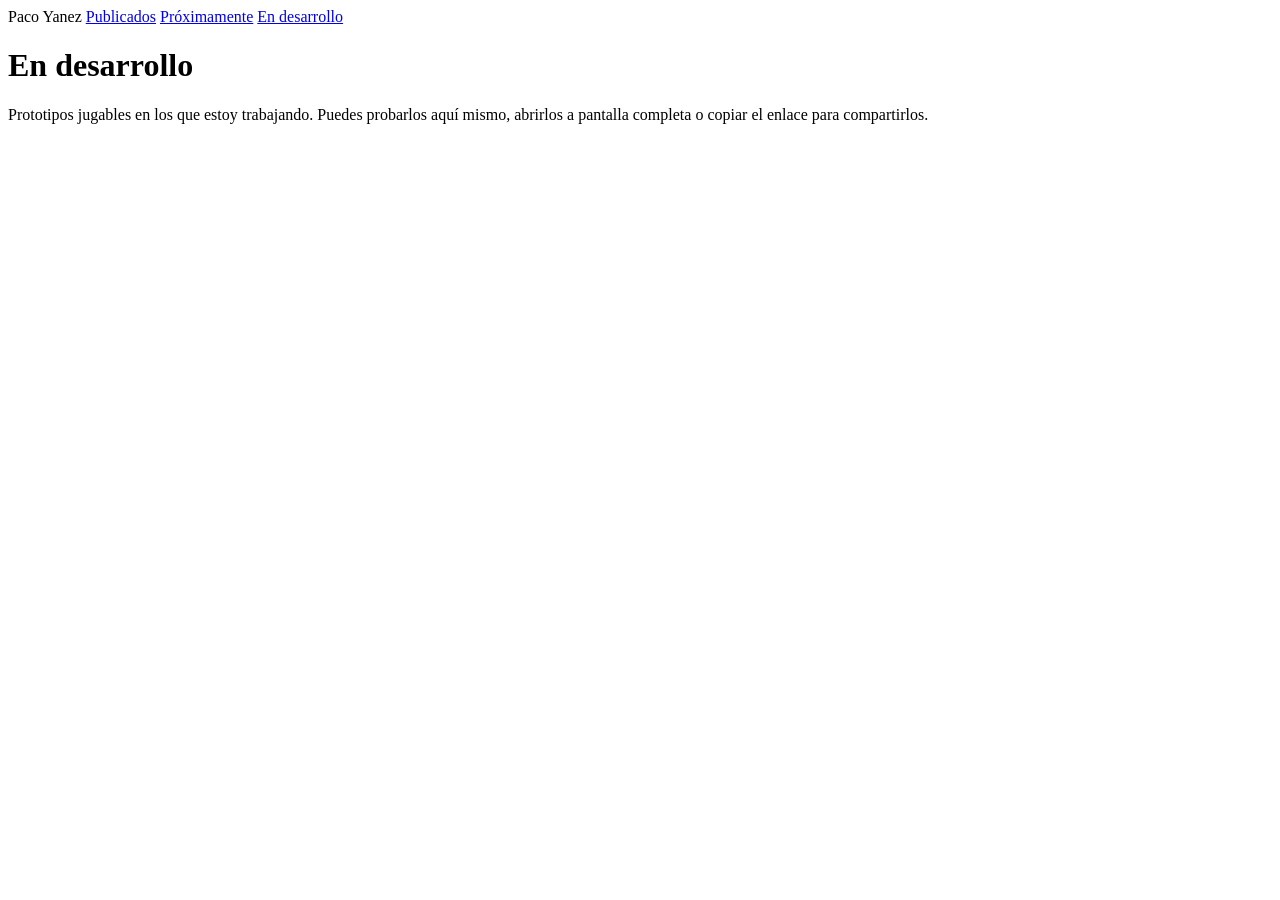
==== desarrollo.html @ ef978bc7 "Add files via upload" ====
<!DOCTYPE html>
<html lang="es">
<head>
<meta charset="utf-8">
<meta name="viewport" content="width=device-width, initial-scale=1">
<title>Paco Yanez — En desarrollo</title>
<meta name="description" content="Prototipos jugables en desarrollo de Paco Yanez.">
<link rel="stylesheet" href="assets/styles.css">
</head>
<body>
<nav class="py-nav">
  <span class="brand">Paco Yanez</span>
  <a href="index.html">Publicados</a>
  <a href="proximamente.html">Próximamente</a>
  <a href="desarrollo.html" class="active">En desarrollo</a>
</nav>
<main class="py-wrap">
  <h1>En desarrollo</h1>
  <p class="py-lead">Prototipos jugables en los que estoy trabajando. Puedes probarlos aquí mismo, abrirlos a pantalla completa o copiar el enlace para compartirlos.</p>
  <div id="app"></div>
</main>
<script src="assets/data.js"></script>
<script src="assets/dev.js"></script>
<script>initDev({mount:"#app"});</script>
</body>
</html>
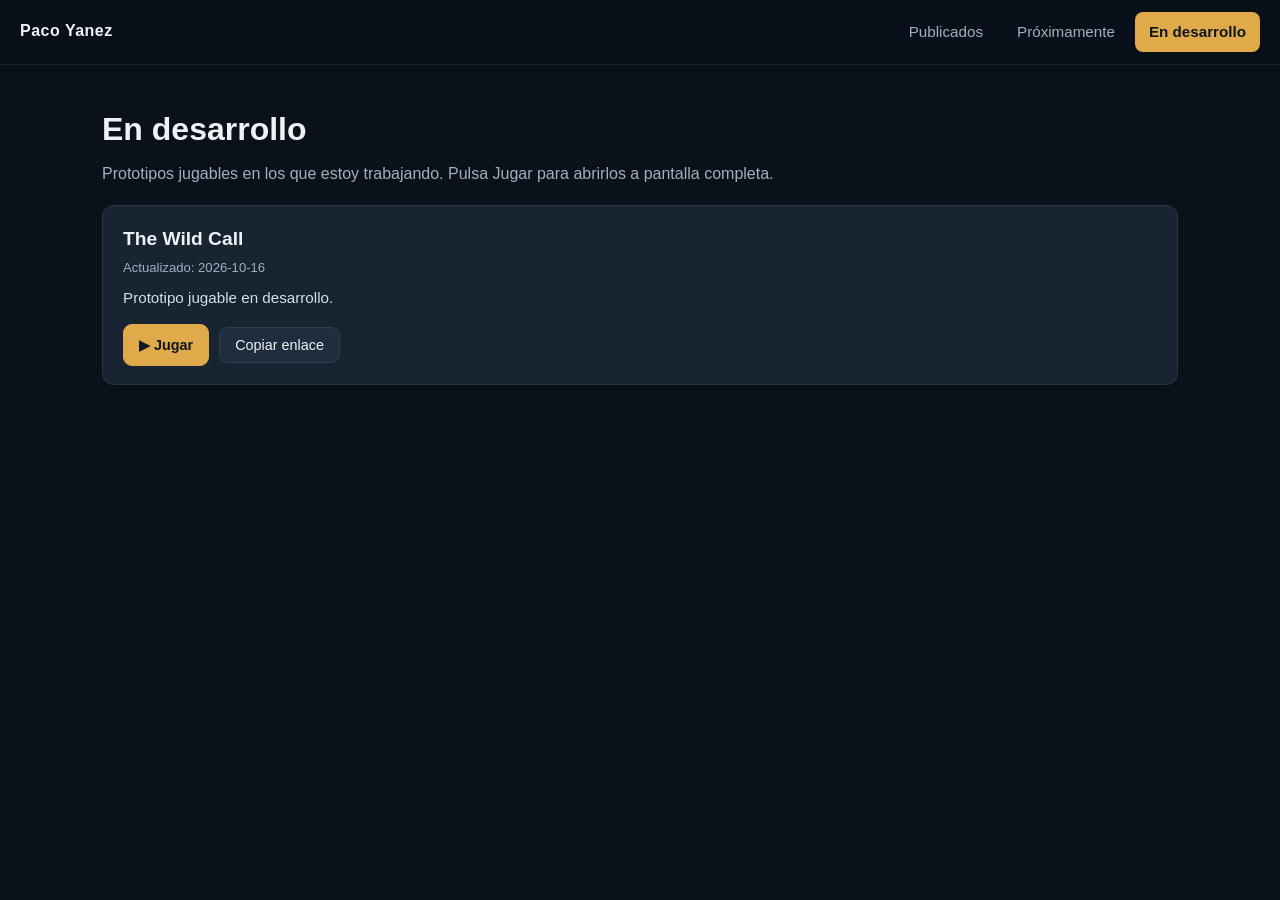
==== commit 46969a1c: "Add files via upload" ====
--- a/desarrollo.html
+++ b/desarrollo.html
@@ -16,7 +16,7 @@
 </nav>
 <main class="py-wrap">
   <h1>En desarrollo</h1>
-  <p class="py-lead">Prototipos jugables en los que estoy trabajando. Puedes probarlos aquí mismo, abrirlos a pantalla completa o copiar el enlace para compartirlos.</p>
+  <p class="py-lead">Prototipos jugables en los que estoy trabajando. Pulsa Jugar para abrirlos a pantalla completa.</p>
   <div id="app"></div>
 </main>
 <script src="assets/data.js"></script>
--- a/assets/styles.css
+++ b/assets/styles.css
@@ -0,0 +1,96 @@
+:root{
+  --bg:#0f1720;--page:#0b1119;--card:#182432;--card2:#1f2e3f;--acc:#e0a94a;--acc2:#4aa3e0;
+  --tx:#eef2f6;--mut:#9fb0c0;--line:rgba(255,255,255,.08);
+}
+*{box-sizing:border-box;}
+html,body{margin:0;padding:0;background:var(--page);}
+body{
+  font-family:-apple-system,BlinkMacSystemFont,"Segoe UI",Roboto,Helvetica,Arial,sans-serif;
+  color:var(--tx);line-height:1.55;
+}
+a{color:inherit;}
+
+/* ---- Barra de navegación ---- */
+.py-nav{
+  position:sticky;top:0;z-index:50;background:rgba(11,17,25,.92);backdrop-filter:blur(8px);
+  border-bottom:1px solid var(--line);display:flex;align-items:center;gap:6px;flex-wrap:wrap;
+  padding:12px 20px;
+}
+.py-nav .brand{font-weight:700;margin-right:auto;letter-spacing:.5px;}
+.py-nav a{
+  text-decoration:none;color:var(--mut);padding:8px 14px;border-radius:8px;font-size:.95rem;
+  transition:background .15s ease,color .15s ease;
+}
+.py-nav a:hover{color:var(--tx);background:rgba(255,255,255,.05);}
+.py-nav a.active{color:#0f1720;background:var(--acc);font-weight:600;}
+
+/* ---- Contenedor ---- */
+.py-wrap{max-width:1120px;margin:0 auto;padding:40px 22px 64px;}
+.py-wrap h1{font-size:2rem;margin:0 0 8px;}
+.py-lead{color:var(--mut);max-width:720px;margin:0 0 6px;}
+
+/* ---- Parrilla de juegos ---- */
+.py-grid{display:grid;gap:16px;grid-template-columns:repeat(auto-fill,minmax(180px,1fr));margin-top:24px;}
+.py-card{background:var(--card);border:1px solid var(--line);border-radius:12px;overflow:hidden;
+  cursor:pointer;transition:transform .18s ease,border-color .18s ease;display:flex;flex-direction:column;}
+.py-card:hover{transform:translateY(-4px);border-color:var(--acc);}
+.py-thumb{aspect-ratio:3/4;background:#0b1119 center/cover no-repeat;}
+.py-noimg{width:100%;height:100%;display:flex;align-items:center;justify-content:center;color:var(--mut);font-size:.85rem;text-align:center;padding:12px;}
+.py-cbody{padding:12px 14px;}
+.py-cname{font-weight:600;font-size:1.02rem;line-height:1.25;}
+.py-cyear{font-size:.78rem;color:var(--mut);margin-top:3px;letter-spacing:.5px;}
+
+/* ---- Detalle de juego ---- */
+.py-detail{display:none;}
+.py-back{display:inline-flex;align-items:center;gap:6px;background:none;border:1px solid var(--line);
+  color:var(--tx);padding:8px 14px;border-radius:8px;cursor:pointer;font-size:.9rem;margin-bottom:22px;}
+.py-back:hover{border-color:var(--acc);color:var(--acc);}
+.py-dhead{display:flex;gap:24px;flex-wrap:wrap;align-items:flex-start;}
+.py-dcover{width:220px;max-width:40vw;border-radius:12px;flex:0 0 auto;background:#0b1119;}
+.py-dinfo{flex:1 1 280px;min-width:260px;}
+.py-dinfo h2{font-size:1.6rem;margin:0 0 6px;}
+.py-dyear{color:var(--acc);font-size:.9rem;letter-spacing:1px;text-transform:uppercase;margin-bottom:16px;}
+.py-stats{display:flex;flex-wrap:wrap;gap:10px;margin-bottom:18px;}
+.py-stat{background:var(--card2);border-radius:10px;padding:8px 14px;min-width:82px;}
+.py-stat .k{font-size:.68rem;color:var(--mut);text-transform:uppercase;letter-spacing:1px;}
+.py-stat .v{font-size:1.1rem;font-weight:600;}
+.py-ddesc{color:#d6dee7;font-size:1rem;}
+.py-bgg{display:inline-block;margin-top:14px;color:var(--acc2);text-decoration:none;font-size:.9rem;}
+.py-bgg:hover{text-decoration:underline;}
+.py-gallt{margin:30px 0 14px;font-size:.95rem;text-transform:uppercase;letter-spacing:1.5px;color:var(--mut);}
+.py-gall{display:grid;gap:12px;grid-template-columns:repeat(auto-fill,minmax(150px,1fr));}
+.py-gall img{width:100%;height:150px;object-fit:cover;border-radius:10px;cursor:zoom-in;background:#0b1119;border:1px solid var(--line);transition:transform .15s ease;}
+.py-gall img:hover{transform:scale(1.03);border-color:var(--acc);}
+.py-nogall{color:var(--mut);font-size:.92rem;}
+
+/* ---- Lightbox ---- */
+#py-lb{position:fixed;inset:0;background:rgba(0,0,0,.9);display:none;align-items:center;justify-content:center;z-index:99999;cursor:zoom-out;padding:24px;}
+#py-lb img{max-width:95%;max-height:92%;border-radius:8px;}
+#py-lb .x{position:absolute;top:18px;right:26px;color:#fff;font-size:2rem;cursor:pointer;line-height:1;}
+
+/* ---- Prototipos (En desarrollo) ---- */
+.py-proto{background:var(--card);border:1px solid var(--line);border-radius:12px;padding:18px 20px;margin-top:18px;}
+.py-proto h3{margin:0 0 4px;font-size:1.2rem;}
+.py-proto .meta{color:var(--mut);font-size:.82rem;margin-bottom:8px;}
+.py-proto .pdesc{color:#d6dee7;font-size:.95rem;margin:0 0 14px;}
+.py-tags{display:flex;flex-wrap:wrap;gap:8px;margin:0 0 16px;}
+.py-tag{font-size:.78rem;color:var(--acc);background:rgba(224,169,74,.12);border:1px solid rgba(224,169,74,.3);border-radius:999px;padding:4px 11px;}
+.py-actions{display:flex;flex-wrap:wrap;gap:10px;align-items:center;}
+.py-btn{display:inline-flex;align-items:center;gap:6px;cursor:pointer;font-size:.9rem;
+  border:1px solid var(--line);background:var(--card2);color:var(--tx);padding:9px 15px;border-radius:9px;transition:border-color .15s ease,background .15s ease;text-decoration:none;}
+.py-btn:hover{border-color:var(--acc);}
+.py-btn.primary{background:var(--acc);color:#0f1720;border-color:var(--acc);font-weight:600;}
+.py-frame-wrap{margin-top:16px;border:1px solid var(--line);border-radius:12px;overflow:hidden;background:#0b1119;}
+.py-frame-wrap iframe{width:100%;height:70vh;min-height:420px;border:0;display:block;background:#fff;}
+.py-codebox{margin-top:14px;display:flex;gap:10px;flex-wrap:wrap;align-items:center;}
+.py-codebox input{background:#0b1119;border:1px solid var(--line);color:var(--tx);padding:9px 12px;border-radius:9px;font-size:.95rem;min-width:200px;}
+.py-codebox .err{color:#e06a6a;font-size:.85rem;}
+.py-empty{color:var(--mut);background:var(--card);border:1px dashed var(--line);border-radius:12px;padding:28px;text-align:center;margin-top:20px;}
+.py-note{color:var(--mut);font-size:.85rem;margin-top:10px;}
+
+@media(max-width:520px){
+  .py-wrap{padding:30px 14px 48px;}
+  .py-wrap h1{font-size:1.6rem;}
+  .py-dcover{width:150px;}
+  .py-frame-wrap iframe{height:62vh;}
+}
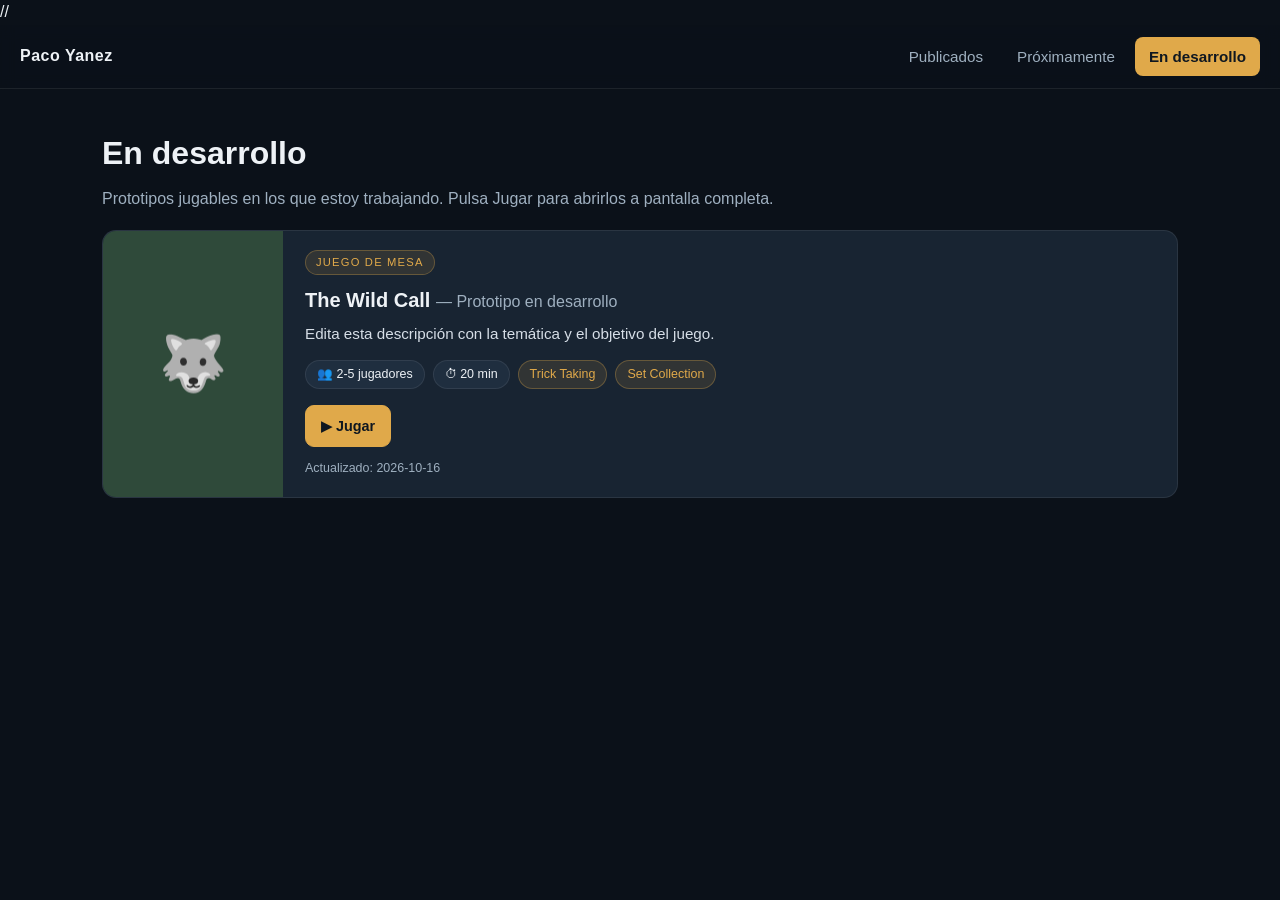
==== commit e6c8f6d7: "Add files via upload" ====
--- a/desarrollo.html
+++ b/desarrollo.html
@@ -4,7 +4,7 @@
 <meta charset="utf-8">
 <meta name="viewport" content="width=device-width, initial-scale=1">
 <title>Paco Yanez — En desarrollo</title>
-<meta name="description" content="Prototipos jugables en desarrollo de Paco Yanez.">
+// <meta name="description" content="Prototipos jugables en desarrollo de Paco Yanez.">
 <link rel="stylesheet" href="assets/styles.css">
 </head>
 <body>
--- a/assets/styles.css
+++ b/assets/styles.css
@@ -69,12 +69,22 @@
 #py-lb .x{position:absolute;top:18px;right:26px;color:#fff;font-size:2rem;cursor:pointer;line-height:1;}
 
 /* ---- Prototipos (En desarrollo) ---- */
-.py-proto{background:var(--card);border:1px solid var(--line);border-radius:12px;padding:18px 20px;margin-top:18px;}
-.py-proto h3{margin:0 0 4px;font-size:1.2rem;}
-.py-proto .meta{color:var(--mut);font-size:.82rem;margin-bottom:8px;}
+.py-proto{display:flex;background:var(--card);border:1px solid var(--line);border-radius:14px;overflow:hidden;margin-top:18px;}
+.py-art{flex:0 0 180px;min-height:160px;background:#1f2e3f center/cover no-repeat;display:flex;align-items:center;justify-content:center;}
+.py-art-emoji{font-size:3.4rem;}
+.py-body{flex:1 1 auto;min-width:0;padding:18px 22px;}
+.py-ptype{display:inline-block;font-size:.7rem;text-transform:uppercase;letter-spacing:1.2px;color:var(--acc);background:rgba(224,169,74,.12);border:1px solid rgba(224,169,74,.3);border-radius:999px;padding:3px 10px;margin-bottom:10px;}
+.py-proto h3{margin:0 0 6px;font-size:1.25rem;}
+.py-sub{color:var(--mut);font-weight:400;font-size:1rem;}
 .py-proto .pdesc{color:#d6dee7;font-size:.95rem;margin:0 0 14px;}
 .py-tags{display:flex;flex-wrap:wrap;gap:8px;margin:0 0 16px;}
-.py-tag{font-size:.78rem;color:var(--acc);background:rgba(224,169,74,.12);border:1px solid rgba(224,169,74,.3);border-radius:999px;padding:4px 11px;}
+.py-chip{font-size:.78rem;color:var(--tx);background:var(--card2);border:1px solid var(--line);border-radius:999px;padding:4px 11px;}
+.py-chip.tag{color:var(--acc);background:rgba(224,169,74,.12);border-color:rgba(224,169,74,.3);}
+.py-upd{color:var(--mut);font-size:.78rem;margin-top:12px;}
+@media(max-width:620px){
+  .py-proto{flex-direction:column;}
+  .py-art{flex-basis:auto;height:140px;min-height:0;}
+}
 .py-actions{display:flex;flex-wrap:wrap;gap:10px;align-items:center;}
 .py-btn{display:inline-flex;align-items:center;gap:6px;cursor:pointer;font-size:.9rem;
   border:1px solid var(--line);background:var(--card2);color:var(--tx);padding:9px 15px;border-radius:9px;transition:border-color .15s ease,background .15s ease;text-decoration:none;}
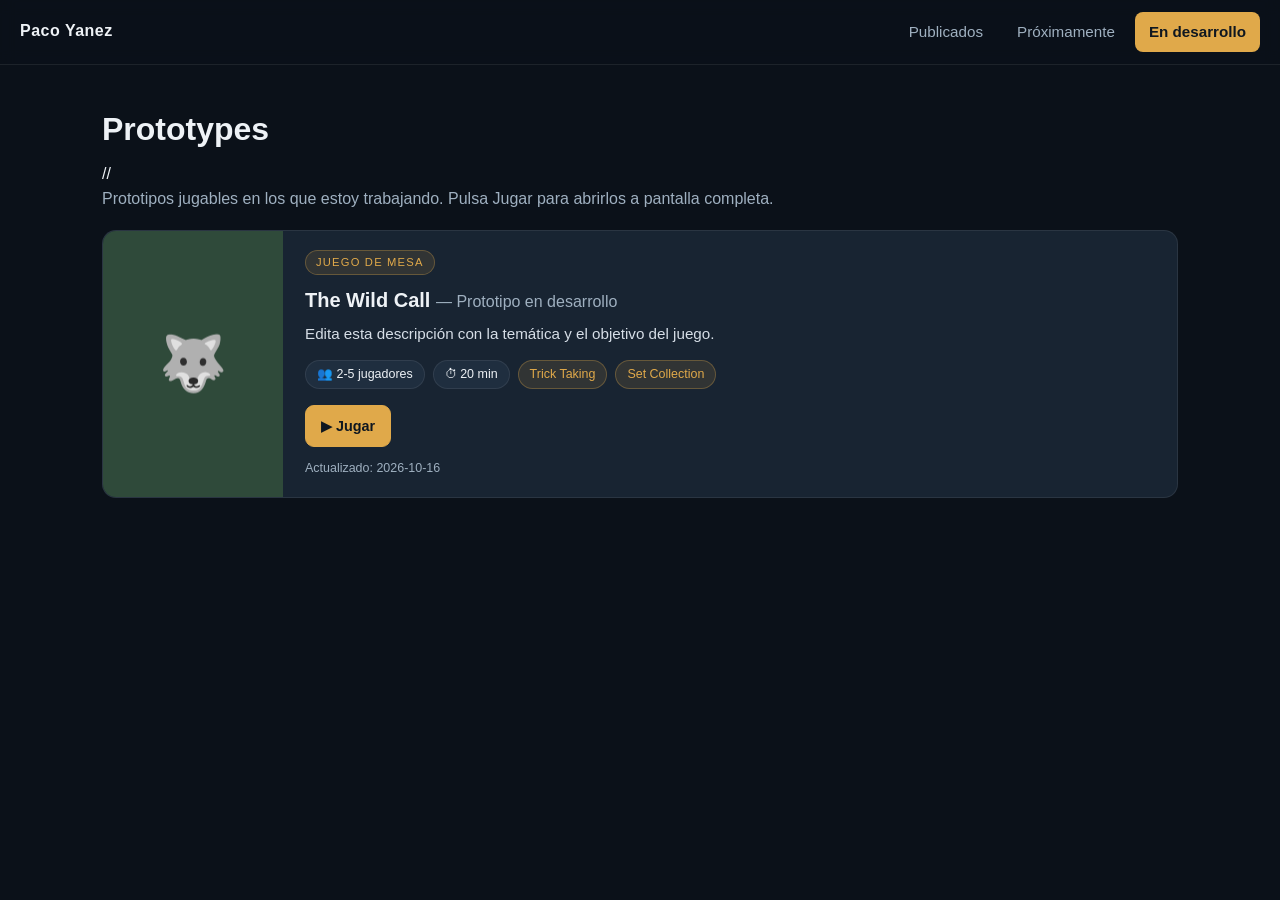
==== commit e017f06f: "Add files via upload" ====
--- a/desarrollo.html
+++ b/desarrollo.html
@@ -4,7 +4,7 @@
 <meta charset="utf-8">
 <meta name="viewport" content="width=device-width, initial-scale=1">
 <title>Paco Yanez — En desarrollo</title>
-// <meta name="description" content="Prototipos jugables en desarrollo de Paco Yanez.">
+<meta name="description" content="Prototipos jugables en desarrollo de Paco Yanez.">
 <link rel="stylesheet" href="assets/styles.css">
 </head>
 <body>
@@ -15,8 +15,8 @@
   <a href="desarrollo.html" class="active">En desarrollo</a>
 </nav>
 <main class="py-wrap">
-  <h1>En desarrollo</h1>
-  <p class="py-lead">Prototipos jugables en los que estoy trabajando. Pulsa Jugar para abrirlos a pantalla completa.</p>
+  <h1>Prototypes</h1>
+  // <p class="py-lead">Prototipos jugables en los que estoy trabajando. Pulsa Jugar para abrirlos a pantalla completa.</p>
   <div id="app"></div>
 </main>
 <script src="assets/data.js"></script>
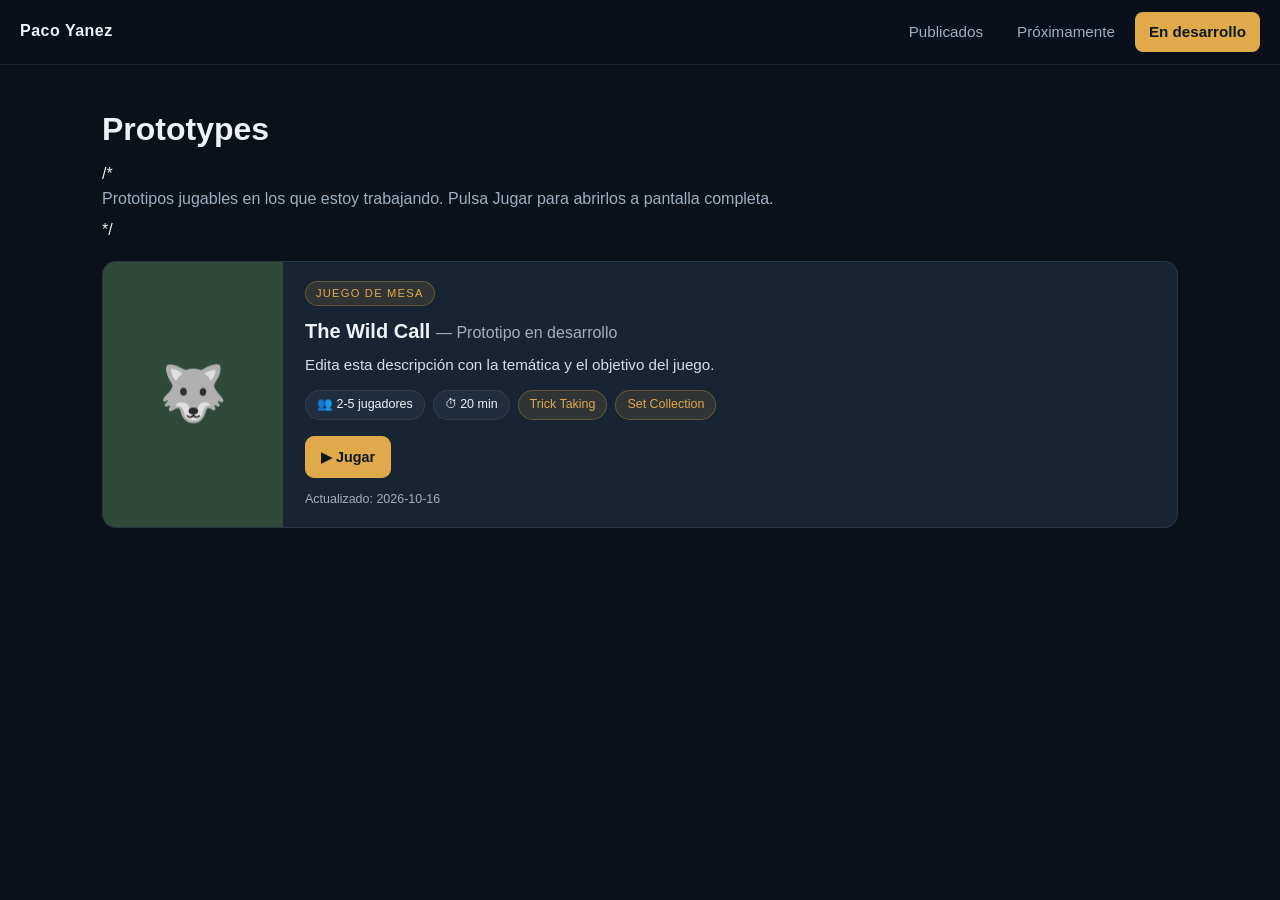
==== commit 986e7639: "Add files via upload" ====
--- a/desarrollo.html
+++ b/desarrollo.html
@@ -16,7 +16,7 @@
 </nav>
 <main class="py-wrap">
   <h1>Prototypes</h1>
-  // <p class="py-lead">Prototipos jugables en los que estoy trabajando. Pulsa Jugar para abrirlos a pantalla completa.</p>
+  /* <p class="py-lead">Prototipos jugables en los que estoy trabajando. Pulsa Jugar para abrirlos a pantalla completa.</p>*/
   <div id="app"></div>
 </main>
 <script src="assets/data.js"></script>
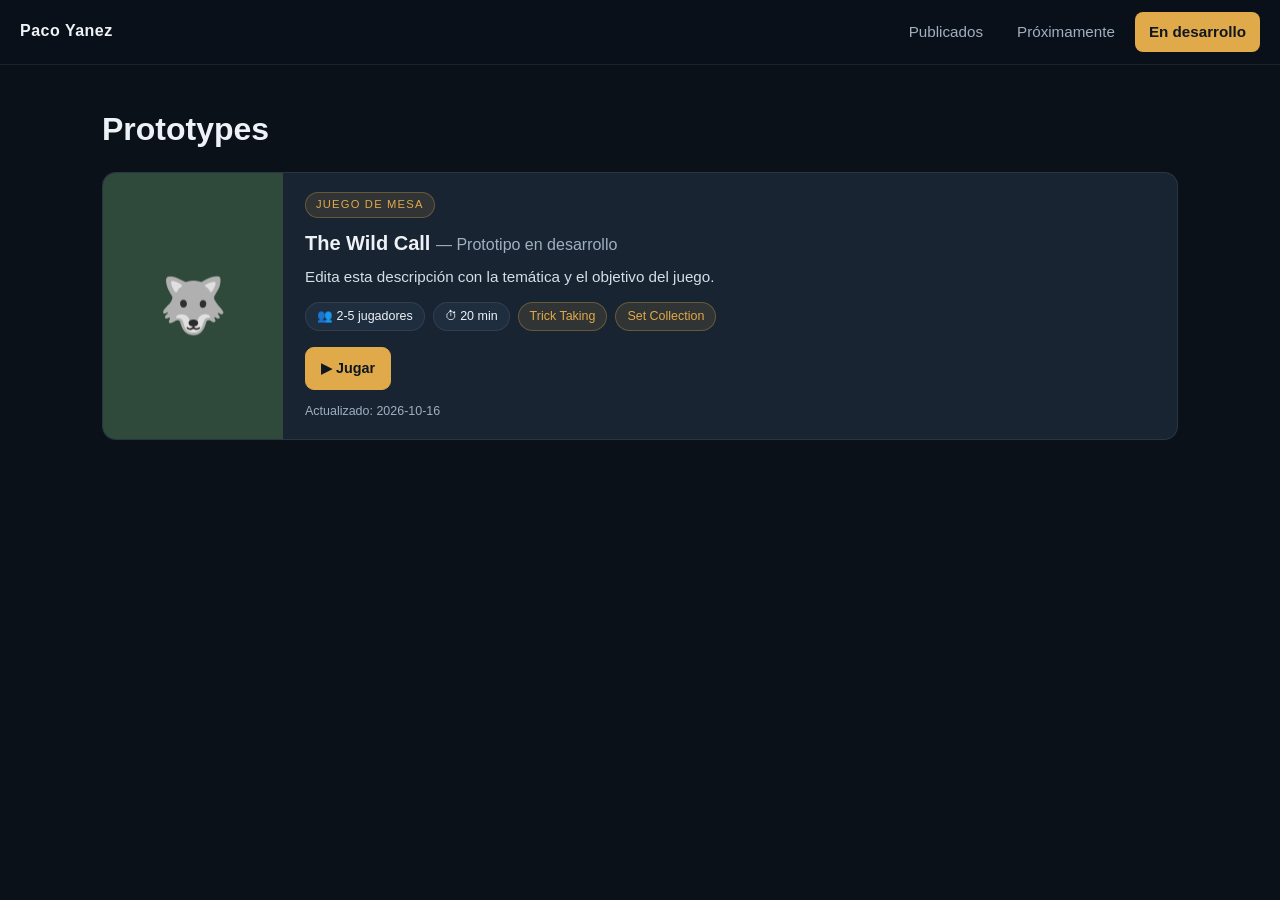
==== commit bbc60e76: "Add files via upload" ====
--- a/desarrollo.html
+++ b/desarrollo.html
@@ -16,7 +16,7 @@
 </nav>
 <main class="py-wrap">
   <h1>Prototypes</h1>
-  /* <p class="py-lead">Prototipos jugables en los que estoy trabajando. Pulsa Jugar para abrirlos a pantalla completa.</p>*/
+  <!-- <p class="py-lead">Prototipos jugables en los que estoy trabajando. Pulsa Jugar para abrirlos a pantalla completa.</p> -->
   <div id="app"></div>
 </main>
 <script src="assets/data.js"></script>
